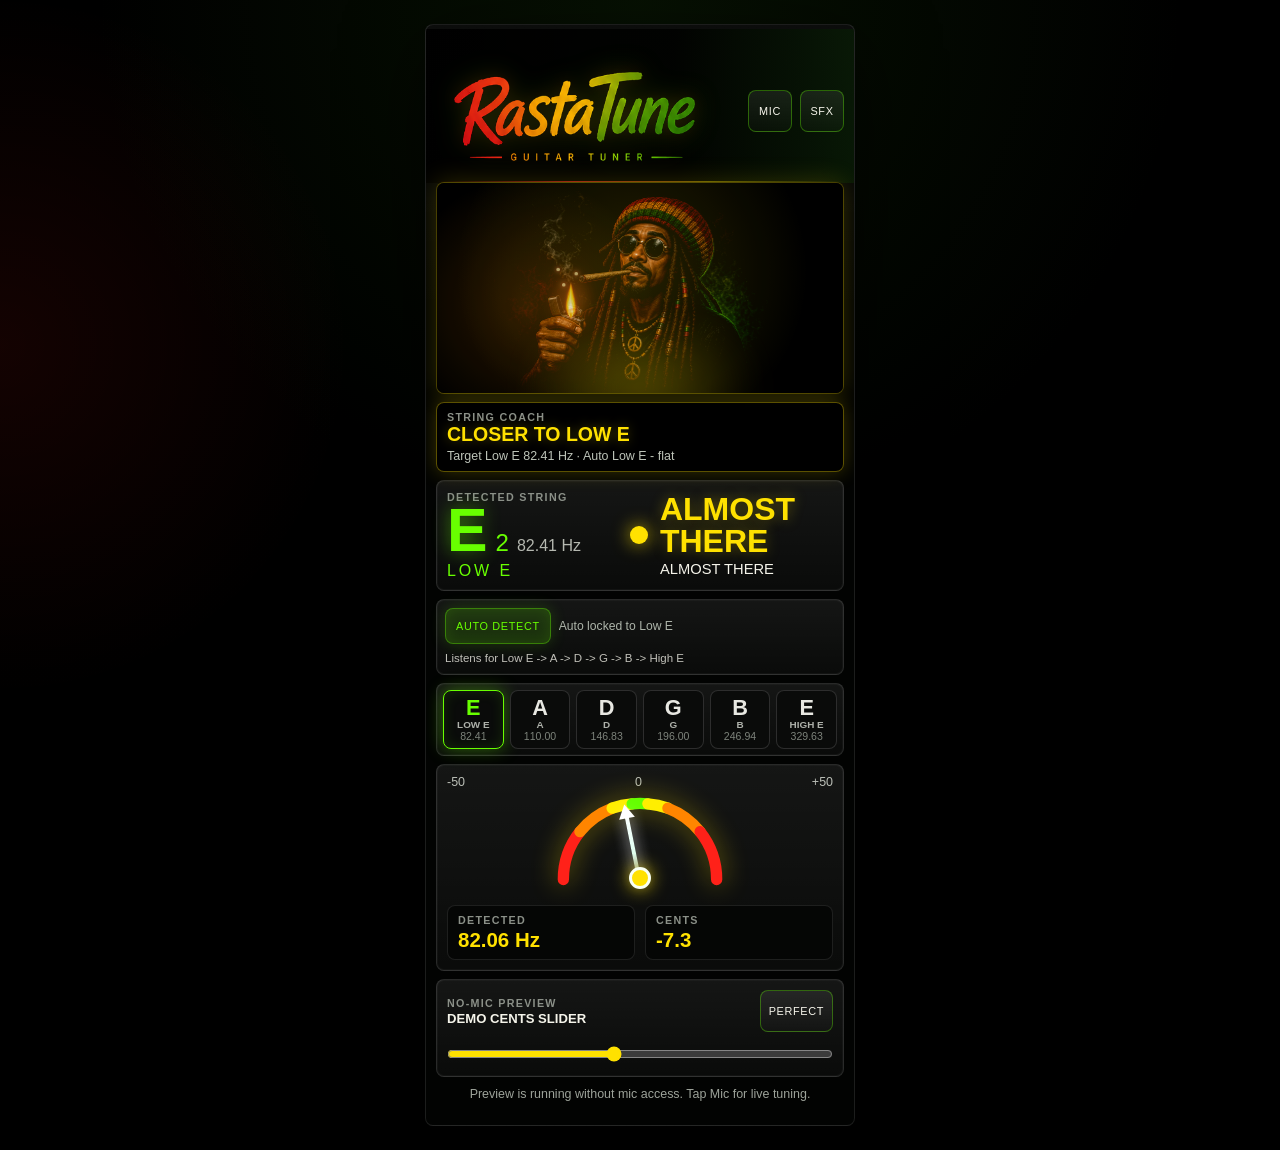
==== index.html @ 15d967b3 "Remove leaf from RastaTune logo" ====
﻿<!doctype html>
<html lang="en">
  <head>
    <meta charset="utf-8">
    <meta name="viewport" content="width=device-width, initial-scale=1, viewport-fit=cover">
    <meta name="theme-color" content="#020302">
    <meta name="apple-mobile-web-app-capable" content="yes">
    <meta name="apple-mobile-web-app-status-bar-style" content="black-translucent">
    <meta name="format-detection" content="telephone=no">
    <title>RastaTune Guitar Tuner</title>
    <meta name="description" content="RastaTune is a playable six-string guitar tuner prototype with live mic pitch detection and reggae fire feedback.">
    <meta property="og:type" content="website">
    <meta property="og:url" content="https://rastatune-preview.netlify.app/">
    <meta property="og:title" content="RastaTune Guitar Tuner">
    <meta property="og:description" content="A playable mobile guitar tuner prototype with live mic detection, six strings, and reggae fire feedback.">
    <meta property="og:image" content="https://rastatune-preview.netlify.app/assets/social-preview.png?v=20260613-rasta-generated">
    <meta property="og:image:width" content="1200">
    <meta property="og:image:height" content="630">
    <meta property="og:image:alt" content="RastaTune guitar tuner preview with fictional reggae-inspired character and neon tuning meter.">
    <meta name="twitter:card" content="summary_large_image">
    <meta name="twitter:title" content="RastaTune Guitar Tuner">
    <meta name="twitter:description" content="A playable mobile guitar tuner prototype with live mic detection, six strings, and reggae fire feedback.">
    <meta name="twitter:image" content="https://rastatune-preview.netlify.app/assets/social-preview.png?v=20260613-rasta-generated">
    <link rel="stylesheet" href="style.css?v=rasta-no-leaf-20260617">
  </head>
  <body>
    <main class="app-shell" data-state="perfect">
      <header class="topbar" aria-label="RastaTune Guitar Tuner">
        <img class="logo" src="assets/logo-no-leaf.png" alt="">
        <div class="top-actions">
          <button class="icon-button" id="micButton" type="button" aria-label="Start microphone tuner">Mic</button>
          <button class="icon-button" id="muteButton" type="button" aria-label="Mute sound effects" aria-pressed="false">SFX</button>
        </div>
      </header>

      <section class="hero-panel">
        <div class="character-stage" id="characterStage" role="img" aria-label="Fictional reggae-inspired tuner character">
          <div class="character-rig" aria-hidden="true">
            <img id="characterFrameA" class="character-frame frame-a is-visible" src="assets/rasta-character-base.png" alt="">
            <img id="characterFrameB" class="character-frame frame-b" src="assets/rasta-character-base.png" alt="">
            <div class="flame-system">
              <span class="sprite-glow"></span>
              <span class="flame-sprite"></span>
              <span class="spark spark-one"></span>
              <span class="spark spark-two"></span>
              <span class="spark spark-three"></span>
            </div>
          </div>
          <div class="stage-glow" aria-hidden="true"></div>
          <div class="smoke smoke-one" aria-hidden="true"></div>
          <div class="smoke smoke-two" aria-hidden="true"></div>
        </div>

        <div class="tune-overlay">
          <span class="micro-label">String Coach</span>
          <strong id="proximityText">Locked on Low E</strong>
          <p><span id="targetOverlay">Target Low E</span> &middot; <span id="detectedNoteText">Detected E2</span></p>
        </div>

        <div class="readout-card">
          <div class="string-lockup">
            <span class="micro-label">Detected String</span>
            <div class="string-row">
              <strong id="selectedNote">E</strong>
              <span id="selectedOctave">2</span>
              <em id="selectedHz">82.41 Hz</em>
            </div>
            <span id="selectedName" class="selected-name">Low E</span>
          </div>

          <div class="state-line">
            <span class="state-dot" id="stateDot"></span>
            <div>
              <h1 id="stateTitle">Perfect Tune</h1>
              <p id="directionText">Perfect Tune</p>
            </div>
          </div>
        </div>
      </section>

      <section class="mode-row" aria-label="Tuner mode">
        <button class="mode-chip active" id="autoButton" type="button">Auto Detect</button>
        <span id="lockStatus">Waiting for a clean string pluck</span>
        <span class="auto-sequence">Listens for Low E -> A -> D -> G -> B -> High E</span>
      </section>

      <section class="string-pad" aria-label="Manual string override">
        <button class="string-button active" type="button" data-string="E2">
          <strong>E</strong>
          <span>Low E</span>
          <em>82.41</em>
        </button>
        <button class="string-button" type="button" data-string="A2">
          <strong>A</strong>
          <span>A</span>
          <em>110.00</em>
        </button>
        <button class="string-button" type="button" data-string="D3">
          <strong>D</strong>
          <span>D</span>
          <em>146.83</em>
        </button>
        <button class="string-button" type="button" data-string="G3">
          <strong>G</strong>
          <span>G</span>
          <em>196.00</em>
        </button>
        <button class="string-button" type="button" data-string="B3">
          <strong>B</strong>
          <span>B</span>
          <em>246.94</em>
        </button>
        <button class="string-button" type="button" data-string="E4">
          <strong>E</strong>
          <span>High E</span>
          <em>329.63</em>
        </button>
      </section>

      <section class="meter-panel" aria-label="Tuning meter">
        <div class="meter-labels">
          <span>-50</span>
          <span>0</span>
          <span>+50</span>
        </div>
        <div class="arc-meter">
          <svg viewBox="0 0 220 124" role="img" aria-label="Rainbow cents meter">
            <path class="arc arc-red-left" d="M 22 104 A 88 88 0 0 1 41 49"></path>
            <path class="arc arc-orange-left" d="M 41 49 A 88 88 0 0 1 78 22"></path>
            <path class="arc arc-yellow-left" d="M 78 22 A 88 88 0 0 1 101 17"></path>
            <path class="arc arc-green" d="M 101 17 A 88 88 0 0 1 119 17"></path>
            <path class="arc arc-yellow-right" d="M 119 17 A 88 88 0 0 1 142 22"></path>
            <path class="arc arc-orange-right" d="M 142 22 A 88 88 0 0 1 179 49"></path>
            <path class="arc arc-red-right" d="M 179 49 A 88 88 0 0 1 198 104"></path>
          </svg>
          <div class="arc-needle" id="arcNeedle" aria-hidden="true"></div>
          <div class="arc-pivot" aria-hidden="true"></div>
        </div>
        <div class="readings-grid">
          <div>
            <span class="micro-label">Detected</span>
            <strong id="frequencyText">82.41 Hz</strong>
          </div>
          <div>
            <span class="micro-label">Cents</span>
            <strong id="centsText">+0.0</strong>
          </div>
        </div>
      </section>

      <section class="demo-panel">
        <div class="demo-header">
          <div>
            <span class="micro-label">No-Mic Preview</span>
            <strong>Demo cents slider</strong>
          </div>
          <button class="demo-reset" id="resetDemo" type="button">Perfect</button>
        </div>
        <input id="demoSlider" class="demo-slider" type="range" min="-50" max="50" step="1" value="0" aria-label="Demo cents off target">
      </section>

      <p class="status-text" id="statusText">Requesting microphone access for live tuning.</p>
    </main>

    <script src="script.js?v=rasta-no-leaf-20260617"></script>
  </body>
</html>
---- style.css ----
:root {
  color-scheme: dark;
  --bg: #020302;
  --panel: #090b09;
  --panel-soft: #11140f;
  --line: rgba(255, 255, 255, 0.12);
  --text: #f5f4ea;
  --muted: #8b9088;
  --red: #ff2b1f;
  --orange: #ff8a00;
  --yellow: #ffe100;
  --green: #68ff00;
  --state: var(--green);
  --state-rgb: 104, 255, 0;
  --meter-x: 50%;
  --needle-angle: 0deg;
  --spark-level: 1;
  --flame-level: 1;
  --flare-level: 0;
  --sprite-position: 57.143%;
  --closeness: 1;
  --overheat: 0;
  --stage-brightness: 1;
  --character-contrast: 1.05;
  --character-saturation: 1;
  --stage-heat: 0;
  --stage-shadow: 0.18;
}

* {
  box-sizing: border-box;
}

html,
body {
  min-height: 100%;
  width: 100%;
  overflow-x: hidden;
  overflow-x: clip;
  -webkit-text-size-adjust: 100%;
}

body {
  margin: 0;
  min-height: 100dvh;
  background:
    radial-gradient(circle at 50% 0%, rgba(36, 96, 16, 0.18), transparent 34rem),
    radial-gradient(circle at 0% 30%, rgba(255, 30, 20, 0.08), transparent 22rem),
    #000;
  color: var(--text);
  font-family: Impact, Haettenschweiler, "Arial Narrow Bold", "Segoe UI Condensed", "Roboto Condensed", Arial, sans-serif;
  letter-spacing: 0;
  overscroll-behavior-y: none;
}

button,
input {
  font: inherit;
}

button {
  -webkit-tap-highlight-color: transparent;
}

.app-shell {
  container-type: inline-size;
  width: 100%;
  max-width: 430px;
  min-height: 100dvh;
  margin: 0 auto;
  padding:
    max(12px, calc(env(safe-area-inset-top, 0px) + 10px))
    max(10px, calc(env(safe-area-inset-right, 0px) + 10px))
    max(14px, calc(env(safe-area-inset-bottom, 0px) + 12px))
    max(10px, calc(env(safe-area-inset-left, 0px) + 10px));
  background:
    linear-gradient(180deg, rgba(255, 255, 255, 0.04), transparent 18rem),
    var(--bg);
  overflow-x: hidden;
  overflow-y: visible;
}

.app-shell[data-state="way-low"],
.app-shell[data-state="way-high"] {
  --state: var(--red);
  --state-rgb: 255, 43, 31;
}

.app-shell[data-state="way-low"] {
  --character-saturation: 0.72;
  --character-contrast: 1.08;
  --stage-shadow: 0.72;
  --stage-heat: 0.04;
}

.app-shell[data-state="way-high"] {
  --character-saturation: 1.2;
  --character-contrast: 1.18;
  --stage-shadow: 0.18;
  --stage-heat: 0.9;
}

.app-shell[data-state="low"],
.app-shell[data-state="high"] {
  --state: var(--orange);
  --state-rgb: 255, 138, 0;
}

.app-shell[data-state="low"] {
  --character-saturation: 0.9;
  --character-contrast: 1.08;
  --stage-shadow: 0.42;
  --stage-heat: 0.12;
}

.app-shell[data-state="high"] {
  --character-saturation: 1.14;
  --character-contrast: 1.14;
  --stage-shadow: 0.24;
  --stage-heat: 0.62;
}

.app-shell[data-state="almost-low"],
.app-shell[data-state="almost-high"] {
  --state: var(--yellow);
  --state-rgb: 255, 225, 0;
}

.app-shell[data-state="almost-low"],
.app-shell[data-state="almost-high"] {
  --character-saturation: 1.04;
  --character-contrast: 1.09;
  --stage-shadow: 0.24;
  --stage-heat: 0.3;
}

.app-shell[data-state="perfect"] {
  --state: var(--green);
  --state-rgb: 104, 255, 0;
  --character-saturation: 1.18;
  --character-contrast: 1.12;
  --stage-shadow: 0.12;
  --stage-heat: 0.42;
}

.topbar {
  position: relative;
  isolation: isolate;
  display: grid;
  grid-template-columns: minmax(0, 1fr) auto;
  align-items: center;
  gap: clamp(8px, 2.4vw, 12px);
  min-height: 94px;
  padding: 10px 0 8px;
  margin-bottom: -1px;
  overflow: visible;
}

.topbar::before {
  content: "";
  position: absolute;
  inset: -8px -10px 0;
  z-index: -1;
  pointer-events: none;
  background:
    linear-gradient(90deg, rgba(0, 0, 0, 0.98) 0%, rgba(0, 0, 0, 0.92) 58%, rgba(8, 28, 5, 0.78) 100%),
    radial-gradient(circle at 48% 45%, rgba(104, 255, 0, 0.12), transparent 11rem);
}

.topbar::after {
  content: "";
  position: absolute;
  left: 0;
  right: 0;
  bottom: 1px;
  height: 1px;
  pointer-events: none;
  background: linear-gradient(90deg, rgba(255, 43, 31, 0), rgba(255, 43, 31, 0.82), rgba(255, 225, 0, 0.54), rgba(104, 255, 0, 0));
  opacity: 0.72;
}

.logo {
  position: relative;
  z-index: 1;
  width: min(100%, clamp(238px, 66vw, 288px));
  height: auto;
  display: block;
  object-fit: contain;
  object-position: left center;
  filter:
    drop-shadow(0 0 14px rgba(104, 255, 0, 0.18))
    drop-shadow(0 0 8px rgba(255, 43, 31, 0.12));
}

.logo.image-missing {
  display: none;
}

.app-shell[data-logo-missing="true"] .topbar::before {
  content: "RastaTune";
  color: transparent;
  background: linear-gradient(100deg, var(--red), var(--orange) 34%, var(--yellow) 56%, var(--green));
  -webkit-background-clip: text;
  background-clip: text;
  font-size: clamp(2.25rem, 15vw, 4rem);
  line-height: 0.9;
  text-shadow: 0 0 18px rgba(104, 255, 0, 0.18);
}

.top-actions {
  position: relative;
  z-index: 2;
  display: flex;
  gap: 8px;
  justify-self: end;
  min-width: 0;
  flex: 0 0 auto;
}

.icon-button,
.demo-reset {
  border: 1px solid rgba(104, 255, 0, 0.34);
  border-radius: 8px;
  background: linear-gradient(180deg, rgba(255, 255, 255, 0.08), rgba(255, 255, 255, 0.02));
  color: var(--text);
  min-height: 42px;
  min-width: 44px;
  padding: 0 8px;
  text-transform: uppercase;
  font-size: 0.68rem;
  letter-spacing: 0.06em;
  cursor: pointer;
}

.icon-button.active,
.icon-button[aria-pressed="true"],
.demo-reset:active {
  color: #080b04;
  background: var(--green);
  box-shadow: 0 0 18px rgba(104, 255, 0, 0.45);
}

.hero-panel {
  display: grid;
  gap: 8px;
}

.character-stage {
  position: relative;
  aspect-ratio: 808 / 420;
  min-height: 0;
  border: 1px solid rgba(var(--state-rgb), 0.28);
  border-radius: 8px;
  overflow: hidden;
  background:
    radial-gradient(circle at 40% 50%, rgba(var(--state-rgb), 0.16), transparent 16rem),
    #010101;
  box-shadow:
    inset 0 0 0 1px rgba(255, 255, 255, 0.04),
    0 0 26px rgba(var(--state-rgb), 0.18);
}

.character-stage::before {
  content: "";
  position: absolute;
  inset: 0;
  z-index: 2;
  pointer-events: none;
  background:
    radial-gradient(circle at 22% 58%, rgba(255, 138, 0, calc(0.08 + var(--stage-heat) * 0.34)), transparent 8rem),
    radial-gradient(circle at 48% 42%, rgba(var(--state-rgb), calc(0.05 + var(--closeness) * 0.13)), transparent 11rem),
    linear-gradient(90deg, rgba(0, 0, 0, var(--stage-shadow)), transparent 38%, rgba(0, 0, 0, calc(var(--stage-shadow) * 0.62)));
  mix-blend-mode: screen;
  opacity: 0.9;
}

.character-stage::after {
  content: "";
  position: absolute;
  inset: 0;
  z-index: 7;
  pointer-events: none;
  opacity: 0;
  background:
    radial-gradient(circle at 28% 54%, rgba(255, 132, 0, 0.34), transparent 8rem),
    radial-gradient(circle at 54% 36%, rgba(var(--state-rgb), 0.22), transparent 11rem),
    linear-gradient(90deg, rgba(0, 0, 0, 0.38), transparent 42%, rgba(0, 0, 0, 0.2));
  mix-blend-mode: screen;
}

.app-shell.frame-transition .character-stage::after {
  animation: frameVeil 220ms ease-out;
}

.character-rig {
  position: absolute;
  inset: 0;
  z-index: 1;
  pointer-events: none;
  transform-origin: 58% 36%;
  animation: characterSway 3.05s ease-in-out infinite;
  will-change: transform;
}

.character-frame {
  position: absolute;
  inset: 0;
  width: 100%;
  height: 100%;
  object-fit: contain;
  object-position: center;
  display: block;
  filter:
    saturate(calc(var(--character-saturation) + var(--closeness) * 0.12 + var(--overheat) * 0.18))
    contrast(var(--character-contrast))
    brightness(var(--stage-brightness));
  transform: scale(1.012);
  transform-origin: 58% 36%;
  opacity: 0;
  transition: opacity 120ms ease, transform 220ms ease, filter 220ms ease;
  will-change: opacity, filter;
}

.character-frame.image-missing {
  display: none;
}

.app-shell[data-character-missing="true"] .character-stage::before {
  content: "Character assets missing";
  position: absolute;
  inset: 0;
  z-index: 1;
  display: grid;
  place-items: end start;
  padding: 14px;
  color: rgba(245, 244, 234, 0.68);
  background:
    radial-gradient(circle at 33% 48%, rgba(104, 255, 0, 0.2), transparent 8rem),
    radial-gradient(circle at 28% 56%, rgba(255, 138, 0, 0.22), transparent 5rem);
  font-family: "Segoe UI", Arial, sans-serif;
  font-size: 0.72rem;
  letter-spacing: 0.08em;
  text-transform: uppercase;
}

.character-frame.frame-a {
  opacity: 1;
}

.character-frame.frame-b {
  opacity: 0;
}

.app-shell[data-state="way-high"] .character-stage {
  animation: warningShake 520ms ease-in-out;
}

.app-shell[data-state="perfect"] .character-rig {
  animation: perfectHeadBob 1.45s ease-in-out infinite;
}

.app-shell[data-state="perfect"] .character-frame {
  filter: saturate(1.28) contrast(1.12) brightness(1.08);
}

.stage-glow {
  position: absolute;
  inset: auto 12% -18% 12%;
  height: 42%;
  background: radial-gradient(circle, rgba(var(--state-rgb), 0.5), transparent 70%);
  filter: blur(22px);
  opacity: calc(0.16 + var(--closeness) * 0.52 + var(--overheat) * 0.34);
  pointer-events: none;
  z-index: 4;
}

.flame-system {
  position: absolute;
  left: 22.5%;
  bottom: 32%;
  z-index: 3;
  width: 86px;
  height: 128px;
  pointer-events: none;
  opacity: calc(0.18 + var(--spark-level) * 0.72);
  filter:
    drop-shadow(0 0 calc(4px + var(--flame-level) * 16px) rgba(255, 139, 0, 0.68))
    drop-shadow(0 0 calc(2px + var(--flare-level) * 18px) rgba(255, 31, 24, 0.7));
  transform: scale(calc(0.54 + var(--flame-level) * 0.18 + var(--flare-level) * 0.18));
  transform-origin: 50% 88%;
  transition: opacity 180ms ease, transform 200ms ease, filter 200ms ease;
}

.flame-system::after {
  content: "";
  position: absolute;
  left: 36px;
  bottom: 10px;
  z-index: 4;
  width: 16px;
  height: 9px;
  border-radius: 999px;
  background:
    radial-gradient(ellipse at 50% 55%, rgba(255, 248, 188, 0.96), rgba(255, 166, 28, 0.78) 42%, rgba(255, 55, 18, 0.4) 68%, transparent 80%);
  filter: blur(0.3px) drop-shadow(0 0 9px rgba(255, 154, 28, 0.72));
  opacity: calc(0.16 + var(--flame-level) * 0.58 + var(--flare-level) * 0.18);
  transform: rotate(-8deg) scale(calc(0.72 + var(--flame-level) * 0.18 + var(--flare-level) * 0.14));
  transform-origin: center;
}

.app-shell[data-state="way-low"] .flame-system {
  opacity: calc(0.08 + var(--spark-level) * 0.24);
  filter: drop-shadow(0 0 5px rgba(255, 180, 80, 0.48));
}

.app-shell[data-state="low"] .flame-system {
  opacity: calc(0.34 + var(--spark-level) * 0.62);
  filter:
    drop-shadow(0 0 calc(7px + var(--flame-level) * 18px) rgba(255, 139, 0, 0.78))
    drop-shadow(0 0 7px rgba(255, 218, 94, 0.32));
}

.app-shell[data-state="perfect"] .flame-system {
  animation: perfectFlamePop 1.15s ease-in-out infinite;
}

.app-shell[data-state="high"] .flame-system,
.app-shell[data-state="way-high"] .flame-system {
  transform: translateX(2px) translateY(-6px) rotate(-5deg) scale(calc(0.54 + var(--flame-level) * 0.12 + var(--flare-level) * 0.22));
}

.app-shell[data-state="way-high"] .flame-system {
  animation: overheatFlare 520ms ease-in-out infinite alternate;
}

.flame-sprite {
  position: absolute;
  inset: 0;
  z-index: 2;
  background-image: url("assets/flame-sprite-normalized.png");
  background-repeat: no-repeat;
  background-size: 800% 100%;
  background-position: var(--sprite-position) 0;
  transform-origin: 50% 100%;
  animation: spriteFlicker 440ms ease-in-out infinite alternate;
}

.sprite-glow {
  position: absolute;
  left: 16px;
  right: 16px;
  bottom: 6px;
  height: 66px;
  border-radius: 999px;
  background:
    radial-gradient(ellipse at 50% 70%, rgba(255, 247, 156, 0.34), rgba(255, 132, 0, 0.28) 38%, rgba(255, 31, 18, 0.18) 62%, transparent 76%);
  filter: blur(12px);
  opacity: calc(0.1 + var(--flame-level) * 0.32 + var(--flare-level) * 0.22);
  transform: scale(calc(0.7 + var(--flame-level) * 0.22 + var(--flare-level) * 0.18));
}

.flame-core,
.flame-halo,
.flame-tongue,
.flame-flare {
  display: none;
  position: absolute;
  left: 24px;
  bottom: 19px;
  width: 22px;
  height: 42px;
  border-radius: 55% 45% 56% 42%;
  transform-origin: 50% 100%;
}

.flame-core {
  background:
    radial-gradient(circle at 52% 76%, rgba(255, 246, 184, 0.82), rgba(255, 220, 77, 0.7) 18%, transparent 34%),
    radial-gradient(ellipse at 50% 52%, rgba(255, 132, 0, 0.95), rgba(255, 55, 18, 0.72) 58%, transparent 72%);
  opacity: calc(0.1 + var(--flame-level) * 0.72 + var(--overheat) * 0.12);
  animation: flameFlicker 640ms ease-in-out infinite alternate;
}

.flame-tongue {
  left: 27px;
  bottom: 40px;
  z-index: 2;
  width: 22px;
  height: 54px;
  border-radius: 70% 30% 60% 36%;
  background:
    radial-gradient(circle at 48% 78%, rgba(255, 255, 235, 0.88), rgba(255, 220, 58, 0.72) 24%, transparent 48%),
    linear-gradient(180deg, rgba(255, 246, 142, 0.92), rgba(255, 126, 0, 0.8) 44%, rgba(255, 28, 18, 0.48) 78%, transparent);
  filter: blur(0.2px);
  opacity: calc(var(--flare-level) * 0.68);
  transform-origin: 50% 100%;
  animation: flareTongue 470ms ease-in-out infinite alternate;
}

.flame-tongue-two {
  left: 18px;
  bottom: 34px;
  width: 18px;
  height: 42px;
  opacity: calc(var(--flare-level) * 0.42);
  transform: rotate(-12deg);
  animation-delay: -180ms;
}

.flame-flare {
  left: 3px;
  bottom: 12px;
  width: 62px;
  height: 82px;
  border-radius: 50% 42% 58% 38%;
  background:
    radial-gradient(ellipse at 42% 74%, rgba(255, 238, 105, 0.4), rgba(255, 124, 0, 0.2) 35%, rgba(255, 25, 18, 0.14) 62%, transparent 78%);
  filter: blur(10px);
  opacity: calc(var(--flare-level) * 0.34);
  transform-origin: 42% 92%;
  animation: flareBreath 720ms ease-in-out infinite alternate;
}

.flame-halo {
  left: 12px;
  bottom: 2px;
  width: 48px;
  height: 62px;
  background: radial-gradient(ellipse at 40% 62%, rgba(255, 128, 0, 0.26), rgba(255, 42, 18, 0.12) 42%, transparent 74%);
  filter: blur(9px);
  opacity: calc(0.08 + var(--flame-level) * 0.34 + var(--flare-level) * 0.28);
}

.spark {
  position: absolute;
  left: 30px;
  bottom: 50px;
  width: 5px;
  height: 5px;
  border-radius: 999px;
  background: #fff4a8;
  box-shadow: 0 0 10px rgba(255, 230, 122, 0.9);
  opacity: calc(0.15 + var(--spark-level) * 0.7);
  animation: sparkPop 780ms ease-in-out infinite;
}

.spark-two {
  left: 48px;
  bottom: 66px;
  animation-delay: -220ms;
}

.spark-three {
  left: 22px;
  bottom: 72px;
  animation-delay: -420ms;
}

.smoke {
  position: absolute;
  width: 88px;
  height: 88px;
  border-radius: 999px;
  background: radial-gradient(circle, rgba(255, 255, 255, 0.18), transparent 68%);
  filter: blur(14px);
  opacity: 0.28;
  pointer-events: none;
  animation: smokeDrift 5s linear infinite;
}

.smoke-one {
  left: 18%;
  top: 20%;
}

.smoke-two {
  right: 14%;
  top: 10%;
  animation-delay: -2s;
}

.tune-overlay {
  position: relative;
  padding: 8px 10px;
  border: 1px solid rgba(var(--state-rgb), 0.36);
  border-radius: 8px;
  background:
    linear-gradient(90deg, rgba(0, 0, 0, 0.86), rgba(0, 0, 0, 0.48)),
    rgba(0, 0, 0, 0.72);
  box-shadow: 0 0 20px rgba(var(--state-rgb), 0.22);
  backdrop-filter: blur(4px);
}

.tune-overlay strong {
  display: block;
  margin-top: 2px;
  color: var(--state);
  font-size: 1.22rem;
  line-height: 1;
  text-transform: uppercase;
  text-shadow: 0 0 12px rgba(var(--state-rgb), 0.34);
}

.tune-overlay p {
  margin: 4px 0 0;
  color: #bec4b9;
  font-family: "Segoe UI", Arial, sans-serif;
  font-size: 0.78rem;
}

.readout-card,
.meter-panel,
.demo-panel,
.string-pad,
.mode-row {
  border: 1px solid var(--line);
  border-radius: 8px;
  background:
    linear-gradient(180deg, rgba(255, 255, 255, 0.06), rgba(255, 255, 255, 0.015)),
    rgba(7, 8, 7, 0.94);
  box-shadow: inset 0 0 0 1px rgba(255, 255, 255, 0.03);
}

.mode-row {
  display: grid;
  grid-template-columns: auto minmax(0, 1fr);
  align-items: center;
  gap: 8px;
  margin-top: 8px;
  padding: 8px;
}

.mode-chip {
  min-height: 36px;
  border: 1px solid rgba(104, 255, 0, 0.38);
  border-radius: 8px;
  background: rgba(0, 0, 0, 0.42);
  color: var(--green);
  padding: 0 10px;
  text-transform: uppercase;
  font-size: 0.68rem;
  letter-spacing: 0.06em;
}

.mode-chip.active {
  background: rgba(104, 255, 0, 0.14);
  box-shadow: inset 0 0 14px rgba(104, 255, 0, 0.12), 0 0 16px rgba(104, 255, 0, 0.18);
}

#lockStatus {
  min-width: 0;
  color: #aeb5aa;
  font-family: "Segoe UI", Arial, sans-serif;
  font-size: 0.76rem;
  overflow: hidden;
  text-overflow: ellipsis;
  white-space: nowrap;
}

.auto-sequence {
  grid-column: 1 / -1;
  color: rgba(245, 244, 234, 0.78);
  font-family: "Segoe UI", Arial, sans-serif;
  font-size: 0.72rem;
  line-height: 1.2;
  white-space: nowrap;
  overflow: hidden;
  text-overflow: ellipsis;
}

.readout-card {
  display: grid;
  grid-template-columns: 0.92fr 1.08fr;
  align-items: center;
  gap: 10px;
  padding: 10px;
}

.micro-label {
  display: block;
  color: var(--muted);
  font-family: "Segoe UI", Arial, sans-serif;
  font-size: 0.67rem;
  font-weight: 700;
  text-transform: uppercase;
  letter-spacing: 0.12em;
}

.string-row {
  display: flex;
  align-items: baseline;
  gap: 8px;
  line-height: 1;
}

.string-row strong {
  color: var(--green);
  font-size: clamp(2.55rem, 14vw, 3.8rem);
  line-height: 0.9;
  text-shadow: 0 0 18px rgba(104, 255, 0, 0.45);
}

.string-row span {
  color: var(--green);
  font-size: 1.5rem;
}

.string-row em {
  color: #b5b8b0;
  font-family: "Segoe UI", Arial, sans-serif;
  font-size: 1rem;
  font-style: normal;
}

.selected-name {
  display: block;
  margin-top: 5px;
  color: var(--green);
  text-transform: uppercase;
  letter-spacing: 0.18em;
}

.state-line {
  display: grid;
  grid-template-columns: 20px minmax(0, 1fr);
  gap: 10px;
  align-items: center;
}

.state-dot {
  width: 18px;
  height: 18px;
  border-radius: 999px;
  background: var(--state);
  box-shadow: 0 0 18px rgba(var(--state-rgb), 0.75);
}

h1 {
  margin: 0;
  color: var(--state);
  font-size: clamp(1.24rem, 7vw, 2rem);
  line-height: 1;
  text-transform: uppercase;
  text-shadow: 0 0 14px rgba(var(--state-rgb), 0.35);
}

.state-line p {
  margin: 4px 0 0;
  color: var(--text);
  font-size: 0.92rem;
  text-transform: uppercase;
}

.meter-panel {
  margin-top: 8px;
  padding: 10px;
}

.meter-labels {
  display: flex;
  justify-content: space-between;
  color: #bbbfb7;
  font-family: "Segoe UI", Arial, sans-serif;
  font-size: 0.78rem;
}

.arc-meter {
  position: relative;
  height: 108px;
  margin: 0 0 8px;
}

.arc-meter svg {
  position: absolute;
  inset: 0;
  width: 100%;
  height: 100%;
  overflow: visible;
  filter: drop-shadow(0 0 13px rgba(var(--state-rgb), 0.42));
}

.arc {
  fill: none;
  stroke-width: 13;
  stroke-linecap: round;
}

.arc-red-left,
.arc-red-right {
  stroke: #ff2119;
}

.arc-orange-left,
.arc-orange-right {
  stroke: #ff8500;
}

.arc-yellow-left,
.arc-yellow-right {
  stroke: #ffee00;
}

.arc-green {
  stroke: #65ff00;
}

.arc-needle {
  position: absolute;
  left: 50%;
  bottom: 14px;
  width: 4px;
  height: 72px;
  border-radius: 999px;
  background: linear-gradient(180deg, #ffffff, #dffff2 58%, rgba(255, 255, 255, 0.4));
  box-shadow: 0 0 14px rgba(255, 255, 255, 0.95);
  transform: translateX(-50%) rotate(var(--needle-angle));
  transform-origin: 50% 100%;
  transition: transform 180ms ease;
}

.arc-needle::before {
  content: "";
  position: absolute;
  top: -8px;
  left: 50%;
  width: 0;
  height: 0;
  border-left: 8px solid transparent;
  border-right: 8px solid transparent;
  border-bottom: 14px solid #fff;
  transform: translateX(-50%);
}

.arc-pivot {
  position: absolute;
  left: 50%;
  bottom: 8px;
  width: 22px;
  height: 22px;
  border-radius: 999px;
  background: var(--state);
  border: 3px solid #f8fff4;
  box-shadow: 0 0 18px rgba(var(--state-rgb), 0.75);
  transform: translateX(-50%);
}

.meter-track {
  position: relative;
  height: 42px;
  margin: 4px 0 10px;
  border-radius: 8px;
  background:
    repeating-linear-gradient(90deg, rgba(255, 255, 255, 0.28) 0 2px, transparent 2px 6px),
    linear-gradient(90deg, #ff1d19 0%, #ff7a00 18%, #f8f400 36%, #64ff00 48%, #64ff00 52%, #f8f400 64%, #ff7a00 82%, #ff1d19 100%);
  box-shadow:
    0 0 22px rgba(var(--state-rgb), 0.26),
    inset 0 0 12px rgba(0, 0, 0, 0.8);
  overflow: hidden;
}

.meter-track::before {
  content: "";
  position: absolute;
  inset: 0;
  background: linear-gradient(180deg, rgba(0, 0, 0, 0.48), transparent 44%, rgba(0, 0, 0, 0.58));
}

.meter-center {
  position: absolute;
  top: 4px;
  bottom: 4px;
  left: 50%;
  width: 3px;
  background: #f7fff2;
  box-shadow: 0 0 12px #fff;
}

.meter-needle {
  position: absolute;
  left: var(--meter-x);
  bottom: 1px;
  width: 0;
  height: 0;
  border-left: 8px solid transparent;
  border-right: 8px solid transparent;
  border-bottom: 15px solid #fff;
  filter: drop-shadow(0 0 8px rgba(255, 255, 255, 0.9));
  transform: translateX(-50%);
  transition: left 170ms ease;
}

.readings-grid {
  display: grid;
  grid-template-columns: 1fr 1fr;
  gap: 10px;
}

.readings-grid div {
  min-width: 0;
  padding: 8px 10px;
  border: 1px solid rgba(255, 255, 255, 0.1);
  border-radius: 8px;
  background: #050605;
}

.readings-grid strong {
  display: block;
  margin-top: 3px;
  color: var(--state);
  font-size: 1.28rem;
  line-height: 1.1;
}

.string-pad {
  display: grid;
  grid-template-columns: repeat(6, minmax(0, 1fr));
  gap: 6px;
  margin-top: 8px;
  padding: 6px;
}

.string-button {
  min-width: 0;
  min-height: 58px;
  border: 1px solid rgba(255, 255, 255, 0.14);
  border-radius: 8px;
  background: #0a0b0a;
  color: #e8e8e2;
  cursor: pointer;
  padding: 6px 4px;
}

.string-button strong,
.string-button span,
.string-button em {
  display: block;
  overflow: hidden;
  text-overflow: ellipsis;
  white-space: nowrap;
}

.string-button strong {
  font-size: 1.36rem;
  line-height: 1;
}

.string-button span {
  color: #aeb1aa;
  font-family: "Segoe UI", Arial, sans-serif;
  font-size: 0.62rem;
  font-weight: 700;
  text-transform: uppercase;
}

.string-button em {
  color: #7d837b;
  font-family: "Segoe UI", Arial, sans-serif;
  font-size: 0.66rem;
  font-style: normal;
}

.string-button.active {
  border-color: var(--green);
  color: var(--green);
  box-shadow:
    0 0 18px rgba(104, 255, 0, 0.36),
    inset 0 0 14px rgba(104, 255, 0, 0.12);
}

.string-button.manual-mode {
  border-color: rgba(255, 255, 255, 0.18);
}

.demo-panel {
  margin-top: 8px;
  padding: 10px;
}

.demo-header {
  display: flex;
  align-items: center;
  justify-content: space-between;
  gap: 12px;
}

.demo-header > div {
  min-width: 0;
}

.demo-header strong {
  display: block;
  margin-top: 2px;
  color: var(--text);
  font-size: 0.82rem;
  text-transform: uppercase;
  white-space: normal;
}

.demo-slider {
  width: 100%;
  margin: 14px 0 2px;
  accent-color: var(--state);
}

.status-text {
  min-height: 24px;
  margin: 10px 2px 0;
  color: #9da39a;
  font-family: "Segoe UI", Arial, sans-serif;
  font-size: 0.78rem;
  text-align: center;
}

@keyframes perfectHeadBob {
  0%,
  100% {
    transform: translateX(-8px) translateY(0) rotate(-3.6deg) scale(1.024);
  }
  50% {
    transform: translateX(8px) translateY(3px) rotate(3.6deg) scale(1.03);
  }
}

@keyframes characterSway {
  0%,
  100% {
    transform: translateX(-6px) translateY(0) rotate(-2.5deg) scale(1.014);
  }
  50% {
    transform: translateX(6px) translateY(2px) rotate(2.5deg) scale(1.02);
  }
}

@media (max-width: 360px) {
  .topbar {
    grid-template-columns: minmax(0, 1fr) auto;
    gap: 7px;
    min-height: 86px;
    padding-top: 12px;
  }

  .logo {
    width: min(100%, 228px);
  }

  .top-actions {
    justify-self: end;
  }

  .icon-button,
  .demo-reset {
    min-width: 38px;
    min-height: 38px;
    padding: 0 6px;
    font-size: 0.62rem;
  }

  .string-pad {
    gap: 4px;
    padding: 4px;
  }

  .string-button {
    min-height: 54px;
    padding: 5px 2px;
  }

  .string-button strong {
    font-size: 1.16rem;
  }

  .string-button span {
    font-size: 0.54rem;
  }

  .string-button em {
    font-size: 0.56rem;
  }
}

@container (max-width: 390px) {
  .topbar {
    grid-template-columns: minmax(0, 1fr) auto;
    gap: 8px;
    min-height: 88px;
  }

  .logo {
    width: min(100%, 258px);
  }

  .top-actions {
    justify-self: end;
  }

  .readout-card {
    grid-template-columns: minmax(0, 0.92fr) minmax(0, 1.08fr);
    gap: 8px;
    padding: 9px;
  }

  .state-line {
    grid-template-columns: 16px minmax(0, 1fr);
    gap: 7px;
  }

  .state-dot {
    width: 16px;
    height: 16px;
  }

  .state-line h1 {
    font-size: clamp(1.08rem, 6.2vw, 1.62rem);
  }

  .string-row {
    gap: 6px;
  }

  .string-row em {
    font-size: 0.9rem;
  }

  .string-pad {
    gap: 4px;
    padding: 5px;
  }

  .string-button {
    min-height: 54px;
    padding: 5px 2px;
  }

  .string-button strong {
    font-size: 1.14rem;
  }

  .string-button span {
    font-size: 0.54rem;
  }

  .string-button em {
    font-size: 0.56rem;
  }
}

@container (max-width: 374px) {
  .readout-card {
    grid-template-columns: 1fr;
  }

  .state-line h1 {
    font-size: clamp(1.28rem, 8vw, 1.92rem);
  }
}

@keyframes frameVeil {
  0% {
    opacity: 0;
  }
  42% {
    opacity: 0.72;
  }
  100% {
    opacity: 0;
  }
}

@keyframes perfectFlamePop {
  0%,
  100% {
    transform: translateY(0) scale(calc(0.62 + var(--flame-level) * 0.16)) rotate(-1deg);
  }
  50% {
    transform: translateY(-2px) scale(calc(0.66 + var(--flame-level) * 0.18)) rotate(2deg);
  }
}

@keyframes warningShake {
  0%,
  100% {
    transform: translateX(0);
  }
  25% {
    transform: translateX(-4px);
  }
  50% {
    transform: translateX(4px);
  }
  75% {
    transform: translateX(-2px);
  }
}

@keyframes smokeDrift {
  0% {
    transform: translateY(28px) scale(0.84);
    opacity: 0;
  }
  30% {
    opacity: 0.28;
  }
  100% {
    transform: translateY(-72px) scale(1.5);
    opacity: 0;
  }
}

@keyframes flameFlicker {
  0% {
    transform: translateX(-1px) rotate(-4deg) scaleY(calc(0.72 + var(--flame-level) * 0.36));
  }
  100% {
    transform: translateX(2px) rotate(5deg) scaleY(calc(0.82 + var(--flame-level) * 0.46 + var(--flare-level) * 0.24));
  }
}

@keyframes spriteFlicker {
  0% {
    transform: translateX(-1px) translateY(1px) rotate(-1.5deg) scaleX(0.98);
    filter: saturate(1.04) brightness(0.96);
  }
  100% {
    transform: translateX(1px) translateY(-2px) rotate(1.8deg) scaleX(1.04);
    filter: saturate(1.18) brightness(1.08);
  }
}

@keyframes flareTongue {
  0% {
    transform: translateX(-2px) translateY(4px) rotate(-9deg) scaleY(calc(0.72 + var(--flare-level) * 0.34));
  }
  100% {
    transform: translateX(3px) translateY(-5px) rotate(11deg) scaleY(calc(0.88 + var(--flare-level) * 0.5));
  }
}

@keyframes flareBreath {
  0% {
    transform: translateX(-4px) translateY(4px) scale(0.82);
  }
  100% {
    transform: translateX(4px) translateY(-8px) scale(calc(0.92 + var(--flare-level) * 0.24));
  }
}

@keyframes overheatFlare {
  0% {
    filter:
      drop-shadow(0 0 calc(8px + var(--flame-level) * 22px) rgba(255, 139, 0, 0.72))
      drop-shadow(0 0 calc(10px + var(--flare-level) * 28px) rgba(255, 31, 24, 0.72));
  }
  100% {
    filter:
      drop-shadow(0 0 calc(12px + var(--flame-level) * 26px) rgba(255, 178, 36, 0.86))
      drop-shadow(0 0 calc(18px + var(--flare-level) * 34px) rgba(255, 31, 24, 0.82));
  }
}

@keyframes sparkPop {
  0%,
  100% {
    transform: translate(0, 0) scale(0.75);
  }
  50% {
    transform: translate(8px, -9px) scale(calc(0.8 + var(--spark-level) * 0.55));
  }
}

@media (min-width: 760px) {
  body {
    display: grid;
    place-items: start center;
    padding: 24px;
  }

  .app-shell {
    min-height: auto;
    border: 1px solid rgba(255, 255, 255, 0.1);
    border-radius: 8px;
    box-shadow: 0 24px 80px rgba(0, 0, 0, 0.7);
  }
}

@media (max-width: 360px) {
  .app-shell {
    padding:
      max(8px, calc(env(safe-area-inset-top, 0px) + 8px))
      max(8px, calc(env(safe-area-inset-right, 0px) + 8px))
      max(10px, calc(env(safe-area-inset-bottom, 0px) + 10px))
      max(8px, calc(env(safe-area-inset-left, 0px) + 8px));
  }

  .readout-card {
    grid-template-columns: 1fr;
  }

  .string-button {
    min-height: 54px;
  }
}
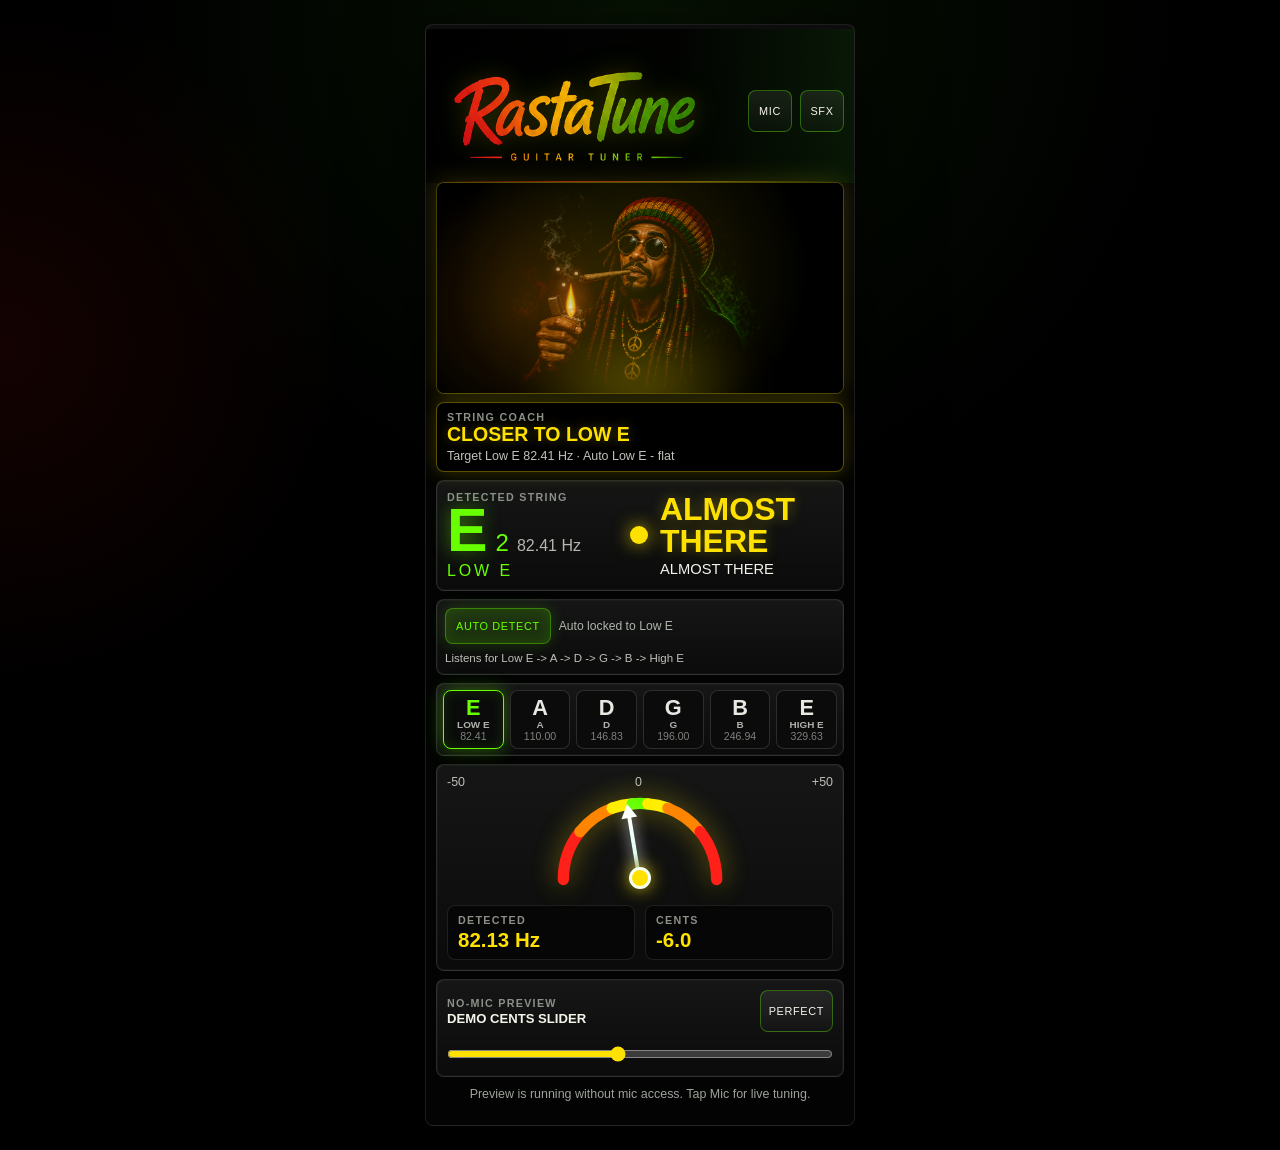
==== commit 4ef57781: "Fit tuner into iPhone app screen" ====
--- a/index.html
+++ b/index.html
@@ -21,7 +21,7 @@
     <meta name="twitter:title" content="RastaTune Guitar Tuner">
     <meta name="twitter:description" content="A playable mobile guitar tuner prototype with live mic detection, six strings, and reggae fire feedback.">
     <meta name="twitter:image" content="https://rastatune-preview.netlify.app/assets/social-preview.png?v=20260613-rasta-generated">
-    <link rel="stylesheet" href="style.css?v=rasta-no-leaf-20260617">
+    <link rel="stylesheet" href="style.css?v=rasta-app-fit-20260617">
   </head>
   <body>
     <main class="app-shell" data-state="perfect">
@@ -162,6 +162,6 @@
       <p class="status-text" id="statusText">Requesting microphone access for live tuning.</p>
     </main>
 
-    <script src="script.js?v=rasta-no-leaf-20260617"></script>
+    <script src="script.js?v=rasta-app-fit-20260617"></script>
   </body>
 </html>
--- a/style.css
+++ b/style.css
@@ -1299,3 +1299,238 @@
     min-height: 54px;
   }
 }
+
+@media (max-width: 480px) and (max-height: 932px) {
+  html,
+  body {
+    height: 100%;
+    overflow: hidden;
+  }
+
+  .app-shell {
+    height: 100dvh;
+    min-height: 100dvh;
+    display: flex;
+    flex-direction: column;
+    padding:
+      max(8px, calc(env(safe-area-inset-top, 0px) + 8px))
+      max(10px, calc(env(safe-area-inset-right, 0px) + 10px))
+      max(8px, calc(env(safe-area-inset-bottom, 0px) + 8px))
+      max(10px, calc(env(safe-area-inset-left, 0px) + 10px));
+    overflow: hidden;
+  }
+
+  .topbar {
+    min-height: 66px;
+    padding: 5px 0;
+    margin-bottom: 0;
+  }
+
+  .logo {
+    width: min(100%, clamp(220px, 58vw, 252px));
+  }
+
+  .icon-button,
+  .demo-reset {
+    min-width: 40px;
+    min-height: 36px;
+    padding: 0 6px;
+    font-size: 0.6rem;
+  }
+
+  .hero-panel {
+    flex: 0 0 auto;
+    gap: 5px;
+  }
+
+  .character-stage {
+    aspect-ratio: 2.28 / 1;
+  }
+
+  .tune-overlay {
+    padding: 6px 8px;
+  }
+
+  .micro-label {
+    font-size: 0.58rem;
+    letter-spacing: 0.1em;
+  }
+
+  .tune-overlay strong {
+    margin-top: 1px;
+    font-size: 1rem;
+  }
+
+  .tune-overlay p {
+    margin-top: 2px;
+    font-size: 0.68rem;
+    white-space: nowrap;
+    overflow: hidden;
+    text-overflow: ellipsis;
+  }
+
+  .readout-card {
+    grid-template-columns: minmax(0, 0.9fr) minmax(0, 1.1fr) !important;
+    gap: 7px;
+    padding: 7px 8px;
+  }
+
+  .string-row {
+    gap: 5px;
+  }
+
+  .string-row strong {
+    font-size: clamp(2.05rem, 11vw, 2.75rem);
+  }
+
+  .string-row span {
+    font-size: 1.1rem;
+  }
+
+  .string-row em {
+    font-size: 0.78rem;
+  }
+
+  .selected-name {
+    margin-top: 2px;
+    font-size: 0.7rem;
+    letter-spacing: 0.14em;
+  }
+
+  .state-line {
+    grid-template-columns: 14px minmax(0, 1fr);
+    gap: 6px;
+  }
+
+  .state-dot {
+    width: 14px;
+    height: 14px;
+  }
+
+  .state-line h1 {
+    font-size: clamp(1rem, 5.2vw, 1.36rem) !important;
+    line-height: 0.96;
+  }
+
+  .state-line p {
+    margin-top: 2px;
+    font-size: 0.72rem;
+  }
+
+  .mode-row {
+    grid-template-columns: auto minmax(0, 1fr);
+    gap: 6px;
+    margin-top: 6px;
+    padding: 6px;
+  }
+
+  .mode-chip {
+    min-height: 30px;
+    padding: 0 8px;
+    font-size: 0.58rem;
+  }
+
+  #lockStatus {
+    font-size: 0.74rem;
+    white-space: nowrap;
+    overflow: hidden;
+    text-overflow: ellipsis;
+  }
+
+  .auto-sequence {
+    font-size: 0.62rem;
+    line-height: 1.05;
+  }
+
+  .string-pad {
+    gap: 4px;
+    margin-top: 6px;
+    padding: 4px;
+  }
+
+  .string-button {
+    min-height: 48px;
+    padding: 4px 2px;
+  }
+
+  .string-button strong {
+    font-size: 1.04rem;
+  }
+
+  .string-button span {
+    font-size: 0.5rem;
+  }
+
+  .string-button em {
+    font-size: 0.52rem;
+  }
+
+  .meter-panel {
+    flex: 1 1 auto;
+    min-height: 0;
+    margin-top: 6px;
+    padding: 7px 9px;
+  }
+
+  .meter-labels {
+    font-size: 0.7rem;
+  }
+
+  .arc-meter {
+    height: min(88px, 11.5dvh);
+    margin-bottom: 4px;
+  }
+
+  .readings-grid {
+    gap: 6px;
+  }
+
+  .readings-grid div {
+    padding: 5px 8px;
+  }
+
+  .readings-grid strong {
+    margin-top: 1px;
+    font-size: 1rem;
+  }
+
+  .demo-panel {
+    flex: 0 0 auto;
+    margin-top: 6px;
+    padding: 6px 8px;
+  }
+
+  .demo-header {
+    gap: 8px;
+  }
+
+  .demo-header strong {
+    font-size: 0.8rem;
+  }
+
+  .demo-slider {
+    margin: 6px 0 0;
+  }
+
+  .status-text {
+    display: none;
+  }
+}
+
+@media (max-width: 390px) and (max-height: 820px) {
+  .topbar {
+    min-height: 60px;
+  }
+
+  .logo {
+    width: min(100%, 224px);
+  }
+
+  .character-stage {
+    aspect-ratio: 2.56 / 1;
+  }
+
+  .arc-meter {
+    height: 78px;
+  }
+}
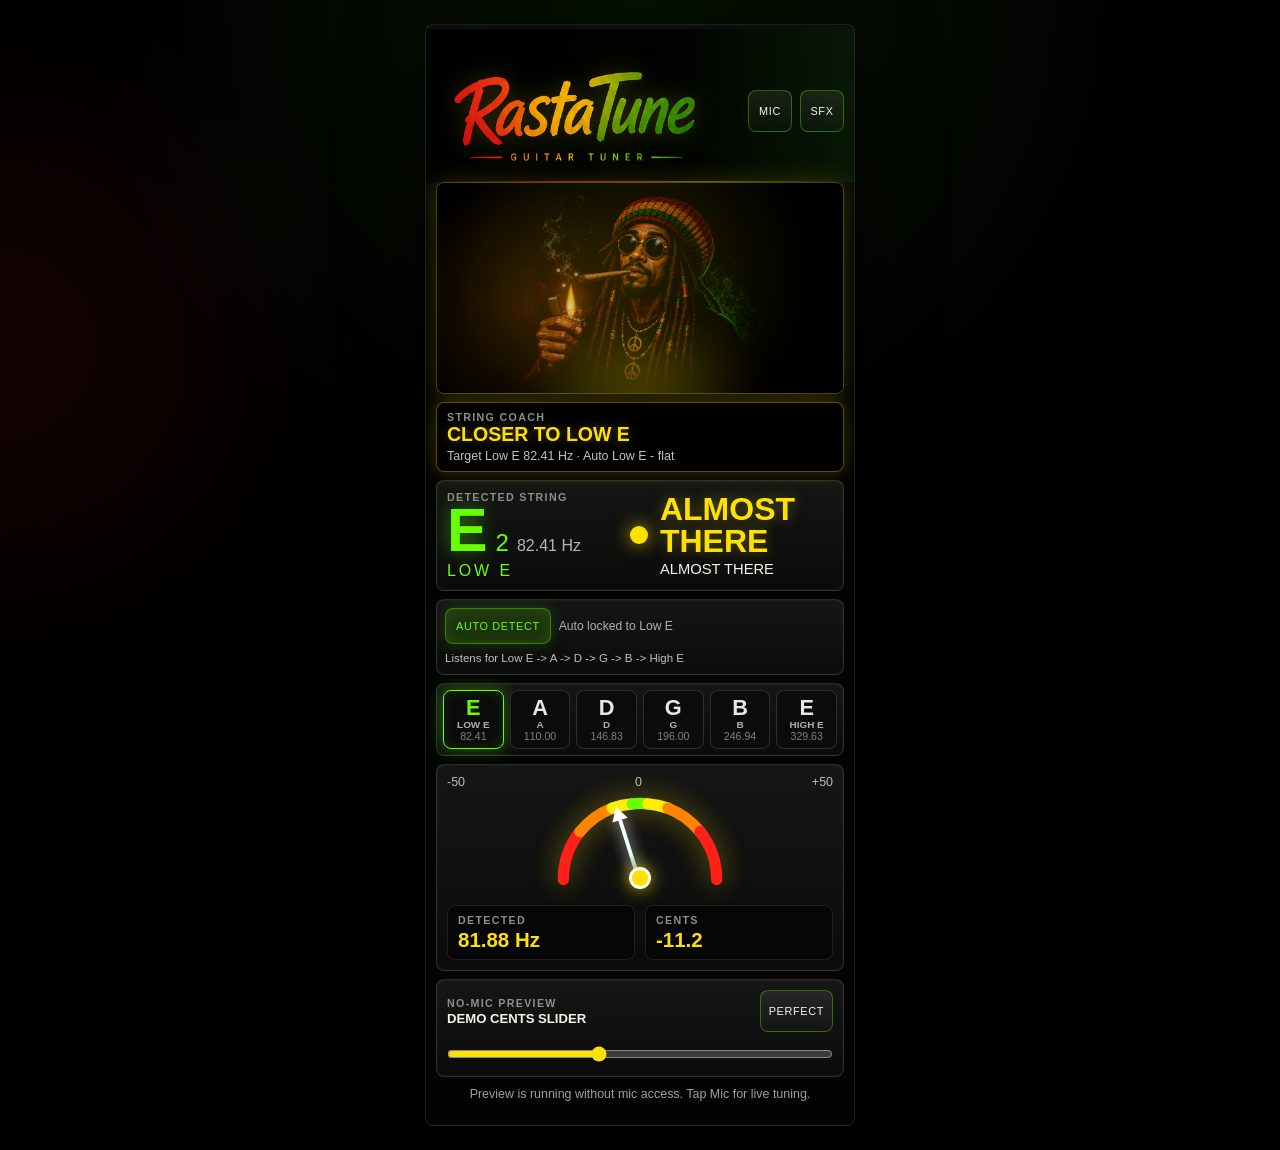
==== commit 454b575e: "Remove tilted character cutoff" ====
--- a/index.html
+++ b/index.html
@@ -21,7 +21,7 @@
     <meta name="twitter:title" content="RastaTune Guitar Tuner">
     <meta name="twitter:description" content="A playable mobile guitar tuner prototype with live mic detection, six strings, and reggae fire feedback.">
     <meta name="twitter:image" content="https://rastatune-preview.netlify.app/assets/social-preview.png?v=20260613-rasta-generated">
-    <link rel="stylesheet" href="style.css?v=rasta-app-fit-20260617">
+    <link rel="stylesheet" href="style.css?v=rasta-no-tilt-layout-20260617">
   </head>
   <body>
     <main class="app-shell" data-state="perfect">
@@ -162,6 +162,6 @@
       <p class="status-text" id="statusText">Requesting microphone access for live tuning.</p>
     </main>
 
-    <script src="script.js?v=rasta-app-fit-20260617"></script>
+    <script src="script.js?v=rasta-no-tilt-layout-20260617"></script>
   </body>
 </html>
--- a/style.css
+++ b/style.css
@@ -1014,20 +1014,20 @@
 @keyframes perfectHeadBob {
   0%,
   100% {
-    transform: translateX(-8px) translateY(0) rotate(-3.6deg) scale(1.024);
+    transform: translateX(-5px) translateY(0) scale(1.018);
   }
   50% {
-    transform: translateX(8px) translateY(3px) rotate(3.6deg) scale(1.03);
+    transform: translateX(5px) translateY(2px) scale(1.024);
   }
 }
 
 @keyframes characterSway {
   0%,
   100% {
-    transform: translateX(-6px) translateY(0) rotate(-2.5deg) scale(1.014);
+    transform: translateX(-4px) translateY(0) scale(1.012);
   }
   50% {
-    transform: translateX(6px) translateY(2px) rotate(2.5deg) scale(1.02);
+    transform: translateX(4px) translateY(2px) scale(1.016);
   }
 }
 
@@ -1321,13 +1321,15 @@
   }
 
   .topbar {
-    min-height: 66px;
+    min-height: 74px;
     padding: 5px 0;
-    margin-bottom: 0;
+    margin-bottom: 4px;
+    align-items: center;
   }
 
   .logo {
-    width: min(100%, clamp(220px, 58vw, 252px));
+    width: min(100%, clamp(214px, 55vw, 240px));
+    transform: translateY(2px);
   }
 
   .icon-button,
@@ -1344,7 +1346,7 @@
   }
 
   .character-stage {
-    aspect-ratio: 2.28 / 1;
+    aspect-ratio: 1.98 / 1;
   }
 
   .tune-overlay {
@@ -1519,15 +1521,15 @@
 
 @media (max-width: 390px) and (max-height: 820px) {
   .topbar {
-    min-height: 60px;
+    min-height: 68px;
   }
 
   .logo {
-    width: min(100%, 224px);
+    width: min(100%, 214px);
   }
 
   .character-stage {
-    aspect-ratio: 2.56 / 1;
+    aspect-ratio: 2 / 1;
   }
 
   .arc-meter {
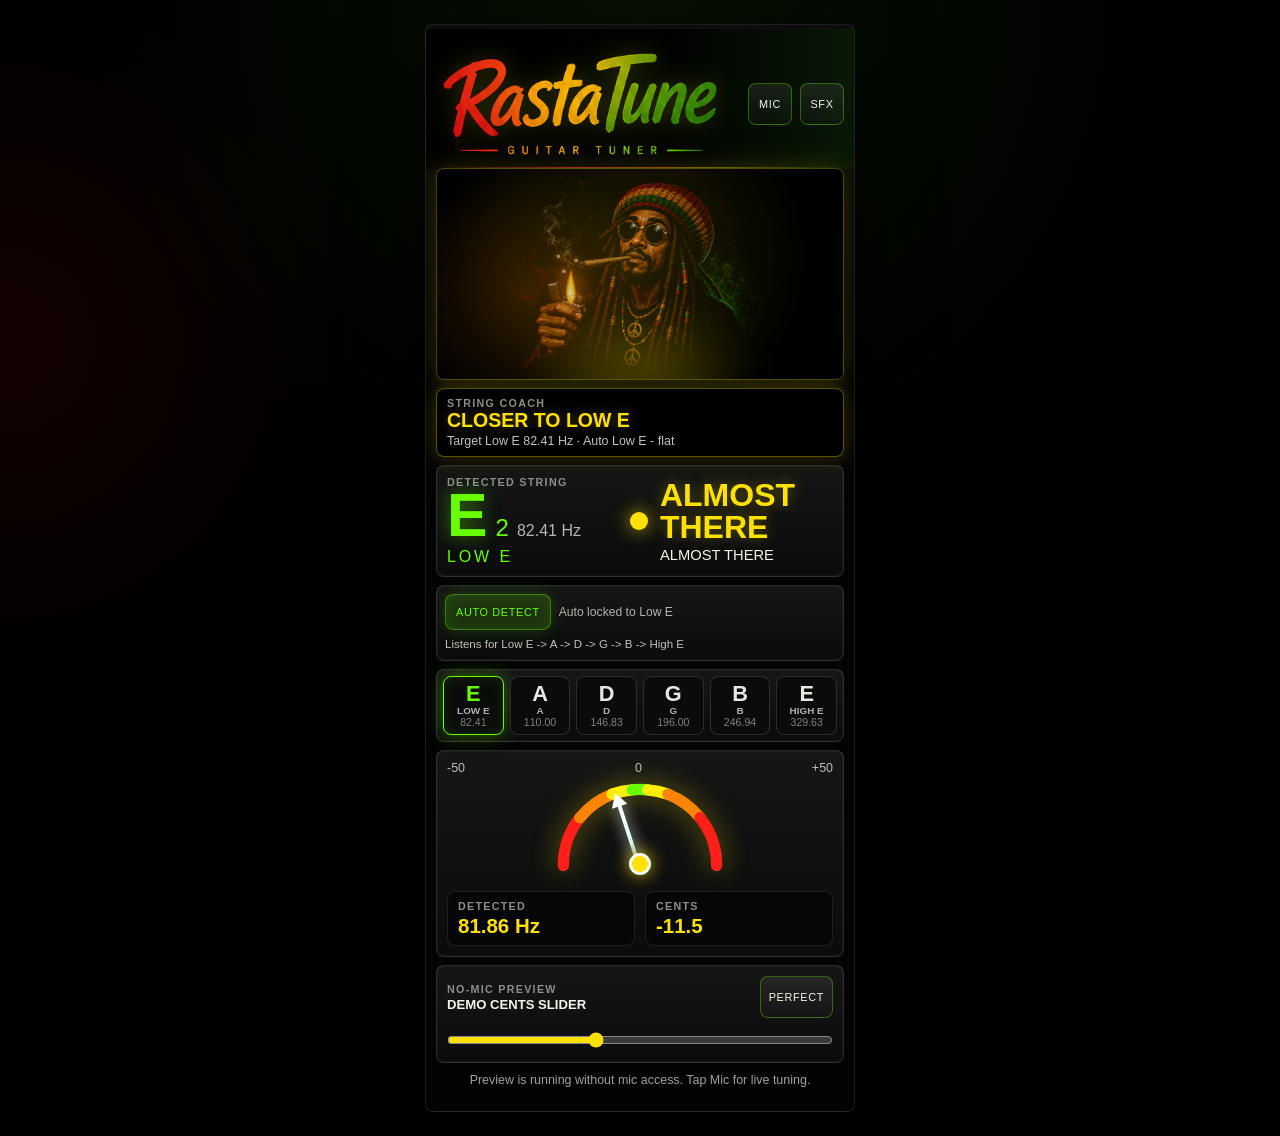
==== commit b099befe: "Fix iPhone header logo overflow" ====
--- a/index.html
+++ b/index.html
@@ -21,12 +21,12 @@
     <meta name="twitter:title" content="RastaTune Guitar Tuner">
     <meta name="twitter:description" content="A playable mobile guitar tuner prototype with live mic detection, six strings, and reggae fire feedback.">
     <meta name="twitter:image" content="https://rastatune-preview.netlify.app/assets/social-preview.png?v=20260613-rasta-generated">
-    <link rel="stylesheet" href="style.css?v=rasta-no-tilt-layout-20260617">
+    <link rel="stylesheet" href="style.css?v=rasta-tight-logo-shortfix-20260617">
   </head>
   <body>
     <main class="app-shell" data-state="perfect">
       <header class="topbar" aria-label="RastaTune Guitar Tuner">
-        <img class="logo" src="assets/logo-no-leaf.png" alt="">
+        <img class="logo" src="assets/logo-no-leaf-tight.png" alt="">
         <div class="top-actions">
           <button class="icon-button" id="micButton" type="button" aria-label="Start microphone tuner">Mic</button>
           <button class="icon-button" id="muteButton" type="button" aria-label="Mute sound effects" aria-pressed="false">SFX</button>
@@ -162,6 +162,6 @@
       <p class="status-text" id="statusText">Requesting microphone access for live tuning.</p>
     </main>
 
-    <script src="script.js?v=rasta-no-tilt-layout-20260617"></script>
+    <script src="script.js?v=rasta-tight-logo-shortfix-20260617"></script>
   </body>
 </html>
--- a/style.css
+++ b/style.css
@@ -1321,15 +1321,16 @@
   }
 
   .topbar {
-    min-height: 74px;
-    padding: 5px 0;
-    margin-bottom: 4px;
+    min-height: 78px;
+    padding: 4px 0 6px;
+    margin-bottom: 6px;
     align-items: center;
   }
 
   .logo {
-    width: min(100%, clamp(214px, 55vw, 240px));
-    transform: translateY(2px);
+    width: min(100%, clamp(206px, 52vw, 226px));
+    max-height: 84px;
+    transform: none;
   }
 
   .icon-button,
@@ -1521,11 +1522,12 @@
 
 @media (max-width: 390px) and (max-height: 820px) {
   .topbar {
-    min-height: 68px;
+    min-height: 76px;
   }
 
   .logo {
-    width: min(100%, 214px);
+    width: min(100%, 204px);
+    max-height: 80px;
   }
 
   .character-stage {
@@ -1536,3 +1538,25 @@
     height: 78px;
   }
 }
+
+@media (max-width: 480px) and (max-height: 760px) {
+  .demo-panel {
+    display: none;
+  }
+
+  .meter-panel {
+    padding-bottom: 8px;
+  }
+
+  .arc-meter {
+    height: 74px;
+  }
+
+  .readings-grid div {
+    padding: 4px 6px;
+  }
+
+  .readings-grid strong {
+    font-size: 0.92rem;
+  }
+}
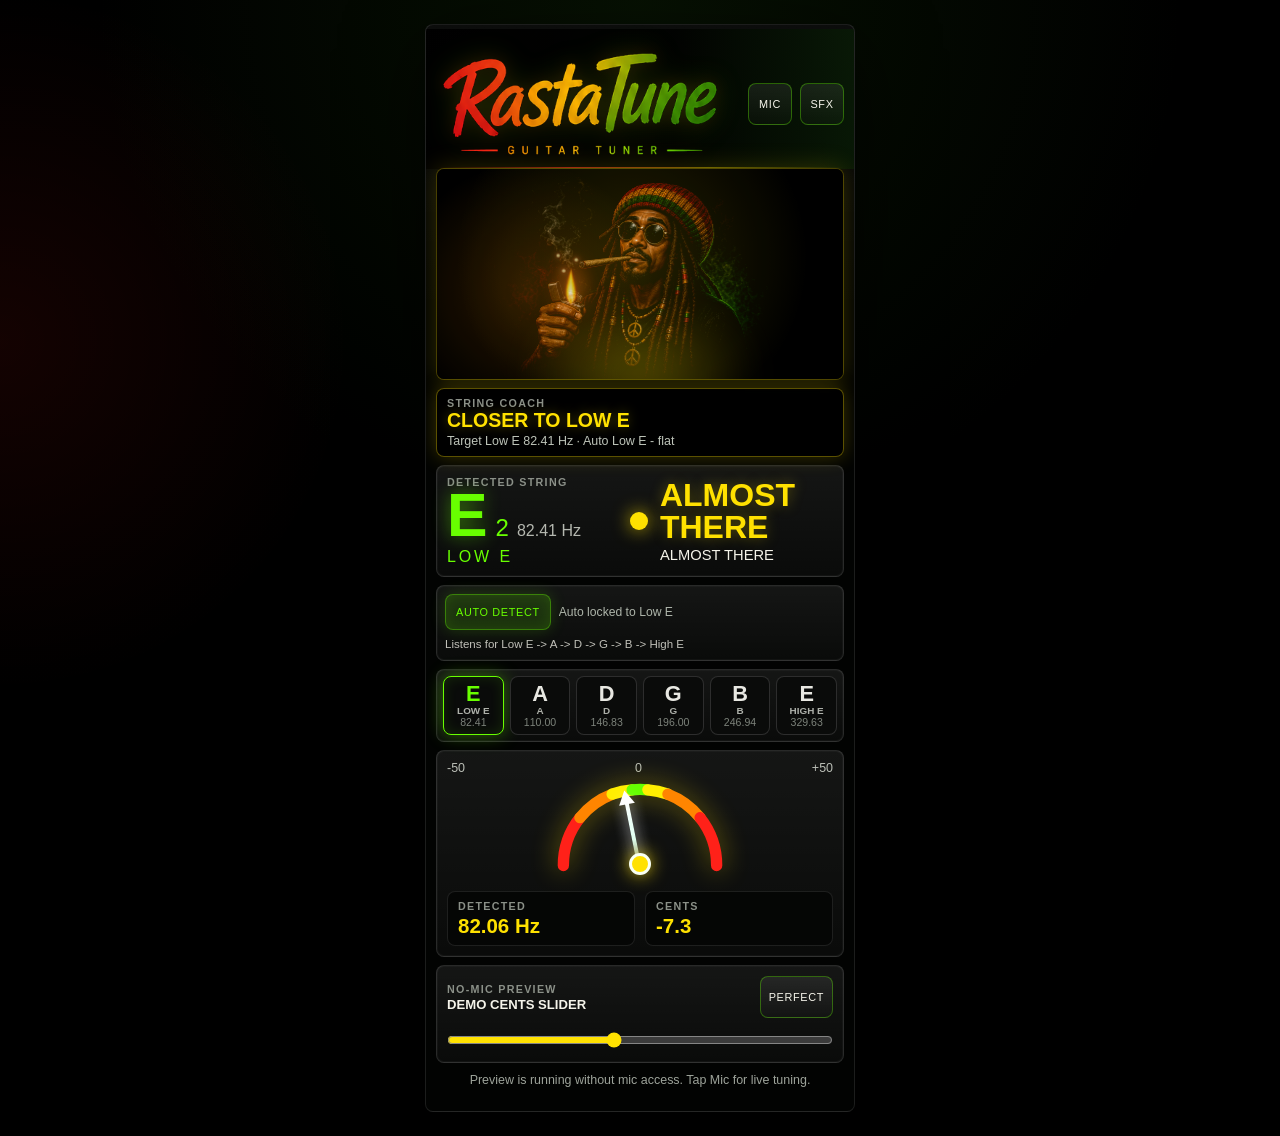
==== commit 9ac01f0f: "Remove character rocking motion" ====
--- a/index.html
+++ b/index.html
@@ -21,7 +21,7 @@
     <meta name="twitter:title" content="RastaTune Guitar Tuner">
     <meta name="twitter:description" content="A playable mobile guitar tuner prototype with live mic detection, six strings, and reggae fire feedback.">
     <meta name="twitter:image" content="https://rastatune-preview.netlify.app/assets/social-preview.png?v=20260613-rasta-generated">
-    <link rel="stylesheet" href="style.css?v=rasta-tight-logo-shortfix-20260617">
+    <link rel="stylesheet" href="style.css?v=rasta-no-rock-20260617">
   </head>
   <body>
     <main class="app-shell" data-state="perfect">
@@ -162,6 +162,6 @@
       <p class="status-text" id="statusText">Requesting microphone access for live tuning.</p>
     </main>
 
-    <script src="script.js?v=rasta-tight-logo-shortfix-20260617"></script>
+    <script src="script.js?v=rasta-no-rock-20260617"></script>
   </body>
 </html>
--- a/style.css
+++ b/style.css
@@ -298,8 +298,9 @@
   z-index: 1;
   pointer-events: none;
   transform-origin: 58% 36%;
-  animation: characterSway 3.05s ease-in-out infinite;
-  will-change: transform;
+  animation: none;
+  transform: none;
+  will-change: auto;
 }
 
 .character-frame {
@@ -356,7 +357,7 @@
 }
 
 .app-shell[data-state="perfect"] .character-rig {
-  animation: perfectHeadBob 1.45s ease-in-out infinite;
+  animation: none;
 }
 
 .app-shell[data-state="perfect"] .character-frame {
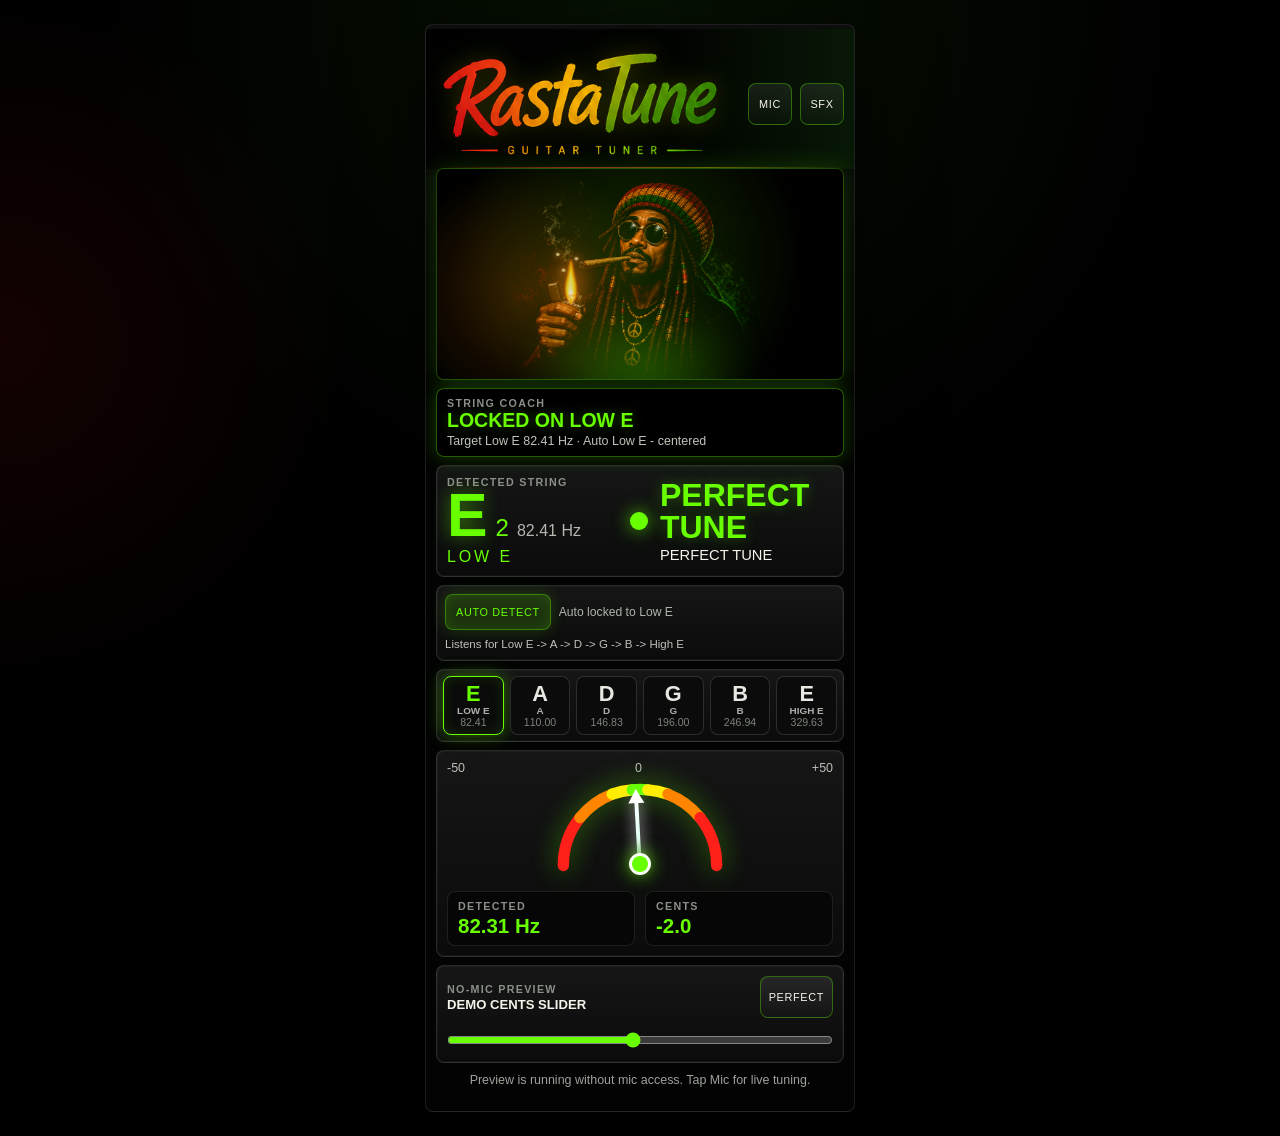
==== commit cd2b1ac9: "Tighten iPhone screen fit" ====
--- a/index.html
+++ b/index.html
@@ -21,7 +21,7 @@
     <meta name="twitter:title" content="RastaTune Guitar Tuner">
     <meta name="twitter:description" content="A playable mobile guitar tuner prototype with live mic detection, six strings, and reggae fire feedback.">
     <meta name="twitter:image" content="https://rastatune-preview.netlify.app/assets/social-preview.png?v=20260613-rasta-generated">
-    <link rel="stylesheet" href="style.css?v=rasta-no-rock-20260617">
+    <link rel="stylesheet" href="style.css?v=iphone-fit-20260618">
   </head>
   <body>
     <main class="app-shell" data-state="perfect">
@@ -162,6 +162,6 @@
       <p class="status-text" id="statusText">Requesting microphone access for live tuning.</p>
     </main>
 
-    <script src="script.js?v=rasta-no-rock-20260617"></script>
+    <script src="script.js?v=iphone-fit-20260618"></script>
   </body>
 </html>
--- a/style.css
+++ b/style.css
@@ -64,8 +64,8 @@
 
 .app-shell {
   container-type: inline-size;
-  width: 100%;
-  max-width: 430px;
+  width: min(100vw, 430px);
+  max-width: 100vw;
   min-height: 100dvh;
   margin: 0 auto;
   padding:
@@ -1309,6 +1309,8 @@
   }
 
   .app-shell {
+    width: 100vw;
+    max-width: 100vw;
     height: 100dvh;
     min-height: 100dvh;
     display: flex;
@@ -1322,6 +1324,7 @@
   }
 
   .topbar {
+    grid-template-columns: minmax(0, 1fr) max-content;
     min-height: 78px;
     padding: 4px 0 6px;
     margin-bottom: 6px;
@@ -1329,14 +1332,14 @@
   }
 
   .logo {
-    width: min(100%, clamp(206px, 52vw, 226px));
+    width: min(calc(100vw - 128px), clamp(206px, 52vw, 226px));
     max-height: 84px;
     transform: none;
   }
 
   .icon-button,
   .demo-reset {
-    min-width: 40px;
+    min-width: 38px;
     min-height: 36px;
     padding: 0 6px;
     font-size: 0.6rem;
@@ -1522,21 +1525,97 @@
 }
 
 @media (max-width: 390px) and (max-height: 820px) {
+  .app-shell {
+    padding:
+      max(7px, calc(env(safe-area-inset-top, 0px) + 7px))
+      max(8px, calc(env(safe-area-inset-right, 0px) + 8px))
+      max(7px, calc(env(safe-area-inset-bottom, 0px) + 7px))
+      max(8px, calc(env(safe-area-inset-left, 0px) + 8px));
+  }
+
   .topbar {
-    min-height: 76px;
+    min-height: 66px;
+    padding: 2px 0 4px;
+    margin-bottom: 3px;
   }
 
   .logo {
-    width: min(100%, 204px);
-    max-height: 80px;
+    width: min(calc(100vw - 118px), 196px);
+    max-height: 66px;
   }
 
   .character-stage {
-    aspect-ratio: 2 / 1;
+    aspect-ratio: 2.16 / 1;
+  }
+
+  .tune-overlay {
+    padding: 5px 7px;
+  }
+
+  .readout-card {
+    padding: 6px 7px;
+  }
+
+  .mode-row {
+    margin-top: 5px;
+    padding: 5px;
+  }
+
+  .string-pad {
+    margin-top: 5px;
+    padding: 4px;
+  }
+
+  .string-button {
+    min-height: 45px;
+    padding: 4px 1px;
+  }
+
+  .string-button strong {
+    font-size: 0.96rem;
+  }
+
+  .string-button span {
+    font-size: 0.46rem;
+  }
+
+  .string-button em {
+    font-size: 0.48rem;
   }
 
   .arc-meter {
-    height: 78px;
+    height: 56px;
+    margin-bottom: 3px;
+  }
+
+  .meter-panel {
+    margin-top: 5px;
+    padding: 5px 7px;
+  }
+
+  .readings-grid {
+    gap: 4px;
+  }
+
+  .readings-grid div {
+    padding: 3px 6px;
+  }
+
+  .readings-grid strong {
+    font-size: 0.86rem;
+  }
+
+  .demo-panel {
+    margin-top: 5px;
+    padding: 5px 7px;
+  }
+
+  .demo-header strong {
+    font-size: 0.68rem;
+  }
+
+  .demo-slider {
+    margin-top: 4px;
   }
 }
 
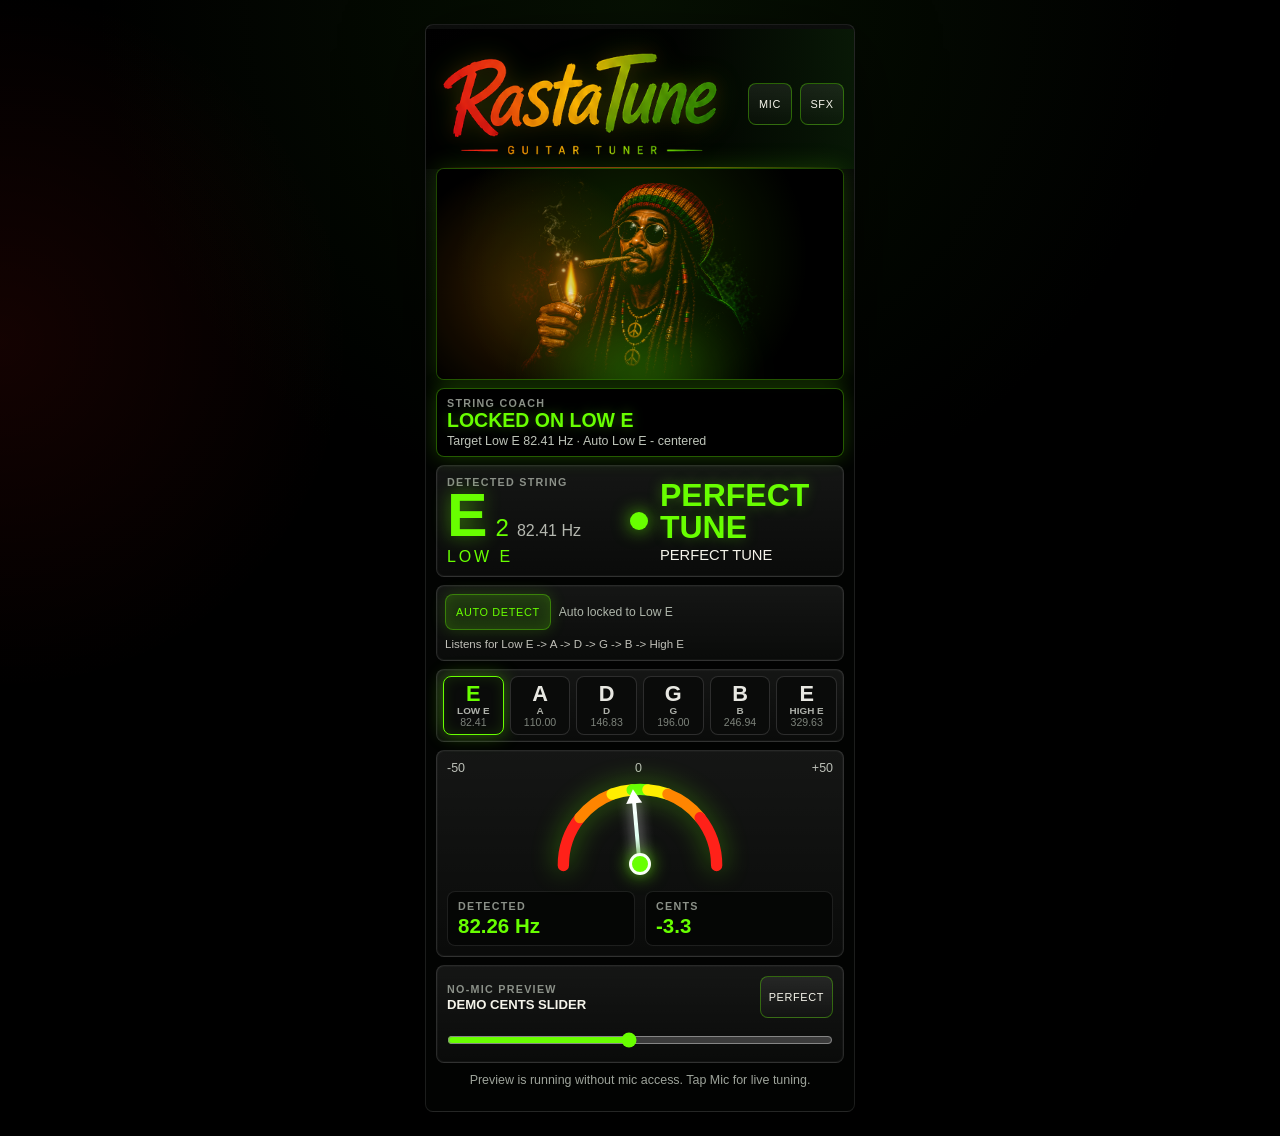
==== commit 1e864298: "Fit RastaTune to iPhone screen" ====
--- a/index.html
+++ b/index.html
@@ -21,7 +21,7 @@
     <meta name="twitter:title" content="RastaTune Guitar Tuner">
     <meta name="twitter:description" content="A playable mobile guitar tuner prototype with live mic detection, six strings, and reggae fire feedback.">
     <meta name="twitter:image" content="https://rastatune-preview.netlify.app/assets/social-preview.png?v=20260613-rasta-generated">
-    <link rel="stylesheet" href="style.css?v=iphone-fit-20260618">
+    <link rel="stylesheet" href="style.css?v=screen-fit-20260626">
   </head>
   <body>
     <main class="app-shell" data-state="perfect">
@@ -162,6 +162,6 @@
       <p class="status-text" id="statusText">Requesting microphone access for live tuning.</p>
     </main>
 
-    <script src="script.js?v=iphone-fit-20260618"></script>
+    <script src="script.js?v=screen-fit-20260626"></script>
   </body>
 </html>
--- a/style.css
+++ b/style.css
@@ -1320,7 +1320,10 @@
       max(10px, calc(env(safe-area-inset-right, 0px) + 10px))
       max(8px, calc(env(safe-area-inset-bottom, 0px) + 8px))
       max(10px, calc(env(safe-area-inset-left, 0px) + 10px));
-    overflow: hidden;
+    overflow-x: hidden;
+    overflow-y: auto;
+    overscroll-behavior-y: contain;
+    -webkit-overflow-scrolling: touch;
   }
 
   .topbar {
@@ -1473,8 +1476,8 @@
   }
 
   .meter-panel {
-    flex: 1 1 auto;
-    min-height: 0;
+    flex: 0 0 auto;
+    min-height: 148px;
     margin-top: 6px;
     padding: 7px 9px;
   }
@@ -1590,6 +1593,7 @@
 
   .meter-panel {
     margin-top: 5px;
+    min-height: 132px;
     padding: 5px 7px;
   }
 
@@ -1625,6 +1629,7 @@
   }
 
   .meter-panel {
+    min-height: 140px;
     padding-bottom: 8px;
   }
 
@@ -1640,3 +1645,147 @@
     font-size: 0.92rem;
   }
 }
+
+@media (max-width: 520px) {
+  html.fit-screen,
+  body.fit-screen {
+    width: 100%;
+    height: 100%;
+    min-height: 100%;
+    overflow: hidden;
+    background: #000;
+  }
+
+  body.fit-screen {
+    display: grid;
+    place-items: start center;
+    padding: 0;
+    overscroll-behavior: none;
+  }
+
+  body.fit-screen .app-shell {
+    width: min(430px, calc(100vw - 18px));
+    max-width: min(430px, calc(100vw - 18px));
+    height: auto;
+    min-height: 0;
+    margin: var(--fit-offset-y, 0px) auto 0;
+    padding: 6px 8px 8px;
+    overflow: visible;
+    transform: scale(var(--fit-scale, 1));
+    transform-origin: top center;
+  }
+
+  body.fit-screen .topbar {
+    min-height: 66px;
+    margin-bottom: 4px;
+    padding: 2px 0 4px;
+  }
+
+  body.fit-screen .logo {
+    width: min(calc(100vw - 132px), 214px);
+    max-height: 66px;
+  }
+
+  body.fit-screen .icon-button,
+  body.fit-screen .demo-reset {
+    min-width: 36px;
+    min-height: 34px;
+    padding: 0 6px;
+    font-size: 0.58rem;
+  }
+
+  body.fit-screen .hero-panel {
+    gap: 4px;
+  }
+
+  body.fit-screen .character-stage {
+    aspect-ratio: 2.16 / 1;
+  }
+
+  body.fit-screen .tune-overlay {
+    padding: 5px 7px;
+  }
+
+  body.fit-screen .tune-overlay strong {
+    font-size: 0.96rem;
+  }
+
+  body.fit-screen .tune-overlay p {
+    margin-top: 2px;
+    font-size: 0.66rem;
+    white-space: nowrap;
+    overflow: hidden;
+    text-overflow: ellipsis;
+  }
+
+  body.fit-screen .readout-card {
+    grid-template-columns: minmax(0, 0.86fr) minmax(0, 1.14fr) !important;
+    gap: 6px;
+    padding: 6px 7px;
+  }
+
+  body.fit-screen .string-row strong {
+    font-size: clamp(2rem, 10.4vw, 2.55rem);
+  }
+
+  body.fit-screen .state-line h1 {
+    font-size: clamp(1rem, 5vw, 1.28rem) !important;
+  }
+
+  body.fit-screen .mode-row {
+    gap: 5px;
+    margin-top: 5px;
+    padding: 5px;
+  }
+
+  body.fit-screen .string-pad {
+    gap: 4px;
+    margin-top: 5px;
+    padding: 4px;
+  }
+
+  body.fit-screen .string-button {
+    min-height: 45px;
+  }
+
+  body.fit-screen .meter-panel {
+    min-height: 132px;
+    margin-top: 5px;
+    padding: 5px 7px 6px;
+  }
+
+  body.fit-screen .arc-meter {
+    height: 68px;
+    margin-bottom: 3px;
+  }
+
+  body.fit-screen .readings-grid div {
+    padding: 4px 6px;
+  }
+
+  body.fit-screen .readings-grid strong {
+    font-size: 0.92rem;
+  }
+
+  body.fit-screen .demo-panel {
+    display: block;
+    margin-top: 5px;
+    padding: 5px 7px;
+  }
+
+  body.fit-screen .demo-header strong {
+    font-size: 0.68rem;
+  }
+
+  body.fit-screen .demo-slider {
+    margin-top: 4px;
+  }
+
+  body.fit-screen .status-text {
+    display: block;
+    min-height: 15px;
+    margin: 5px 2px 0;
+    font-size: 0.62rem;
+    line-height: 1.1;
+  }
+}
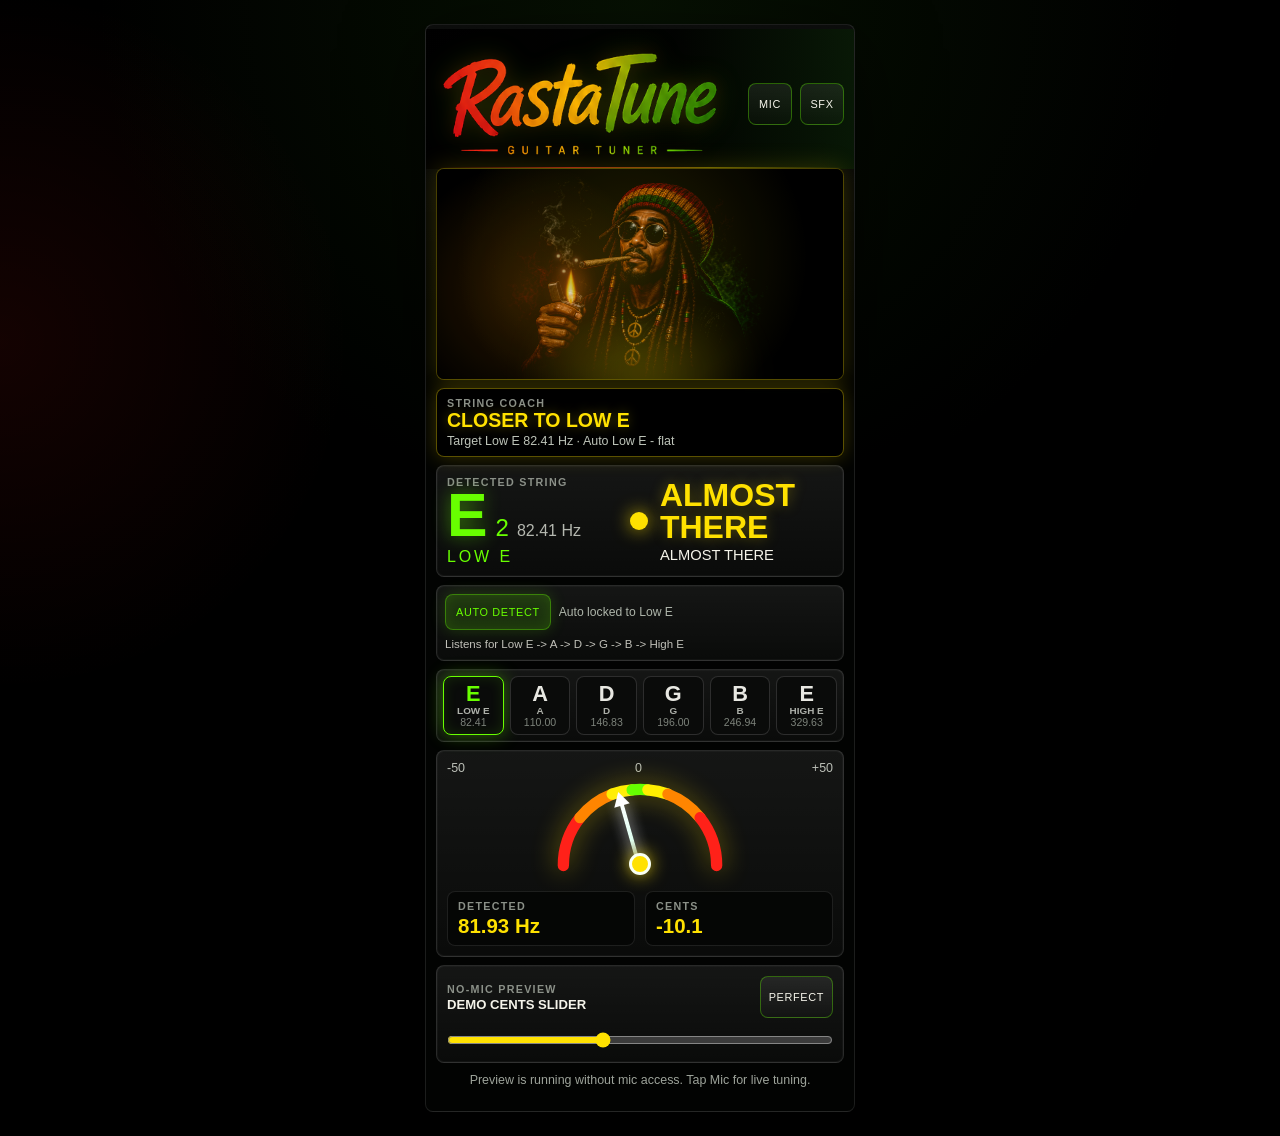
==== commit 68d3cb52: "Use more of the iPhone preview screen" ====
--- a/index.html
+++ b/index.html
@@ -21,7 +21,7 @@
     <meta name="twitter:title" content="RastaTune Guitar Tuner">
     <meta name="twitter:description" content="A playable mobile guitar tuner prototype with live mic detection, six strings, and reggae fire feedback.">
     <meta name="twitter:image" content="https://rastatune-preview.netlify.app/assets/social-preview.png?v=20260613-rasta-generated">
-    <link rel="stylesheet" href="style.css?v=screen-fit-20260626">
+    <link rel="stylesheet" href="style.css?v=screen-fit-20260626b">
   </head>
   <body>
     <main class="app-shell" data-state="perfect">
@@ -162,6 +162,6 @@
       <p class="status-text" id="statusText">Requesting microphone access for live tuning.</p>
     </main>
 
-    <script src="script.js?v=screen-fit-20260626"></script>
+    <script src="script.js?v=screen-fit-20260626b"></script>
   </body>
 </html>
